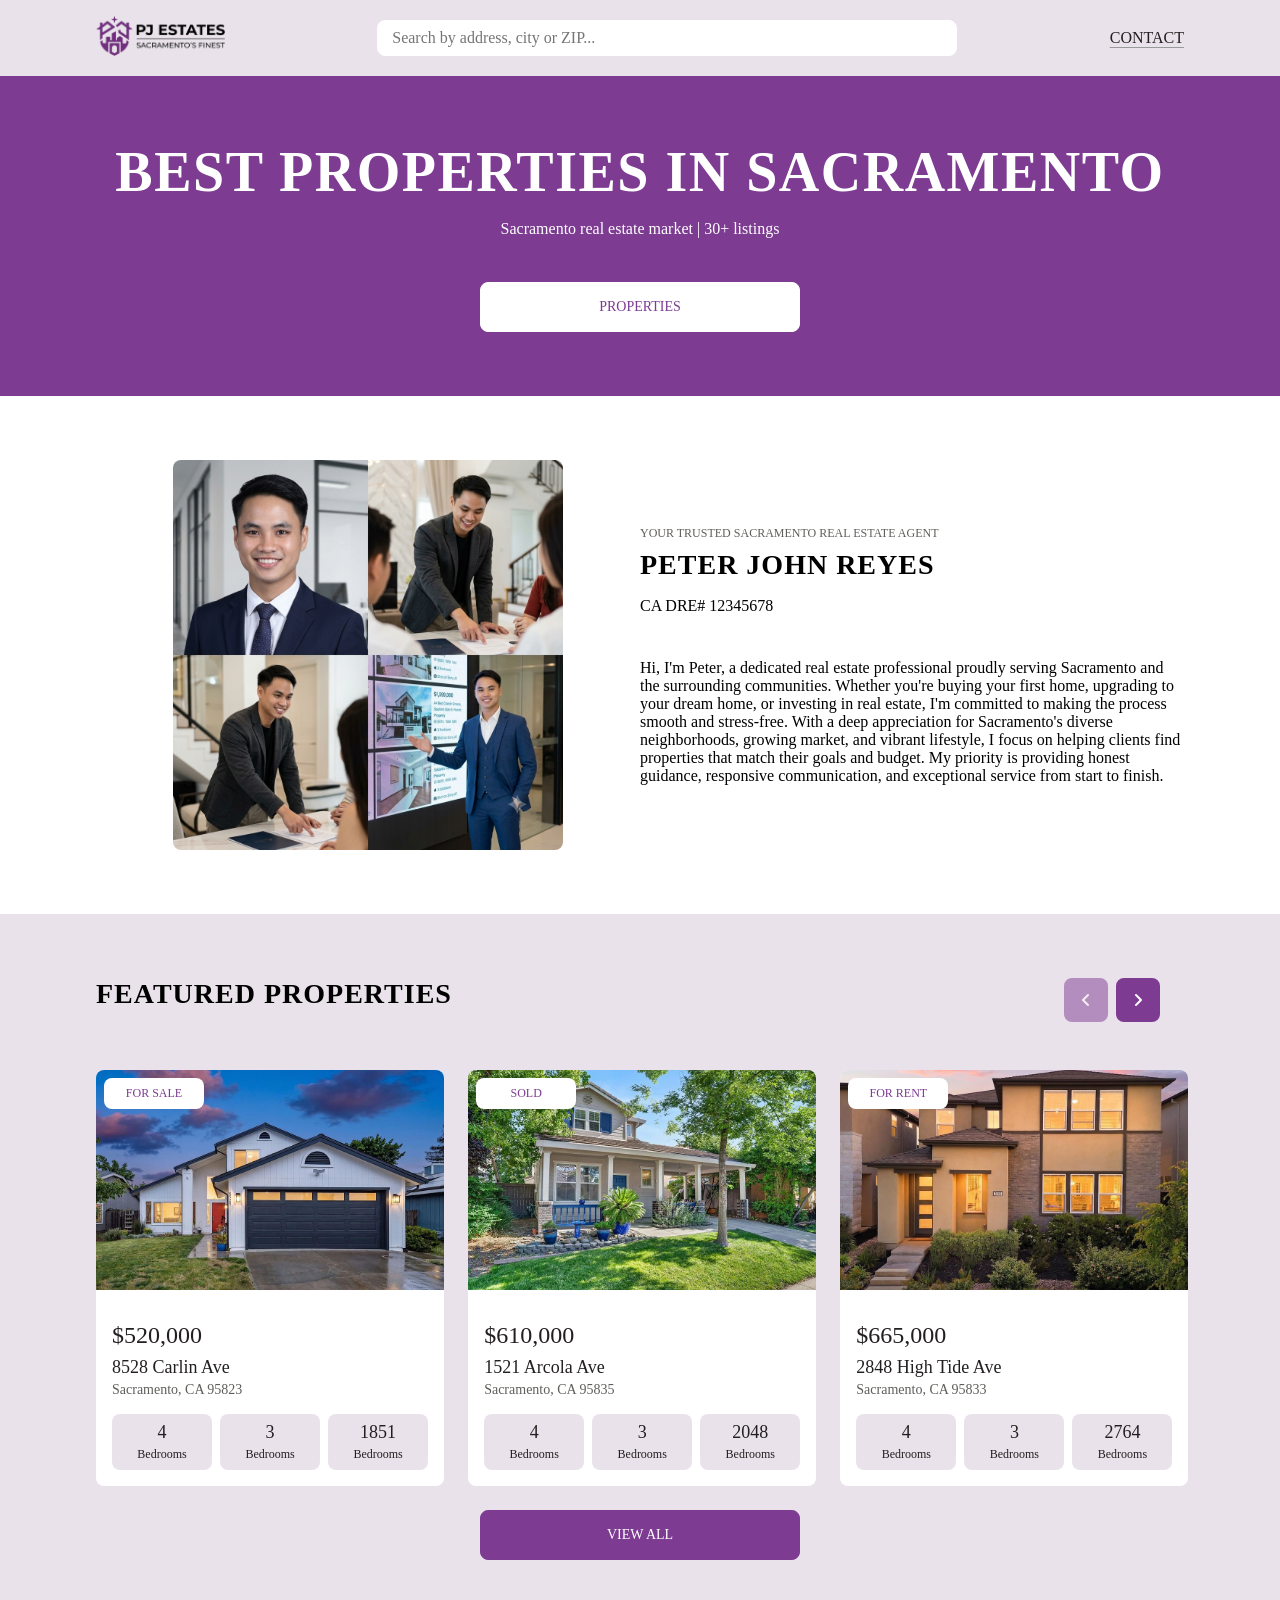
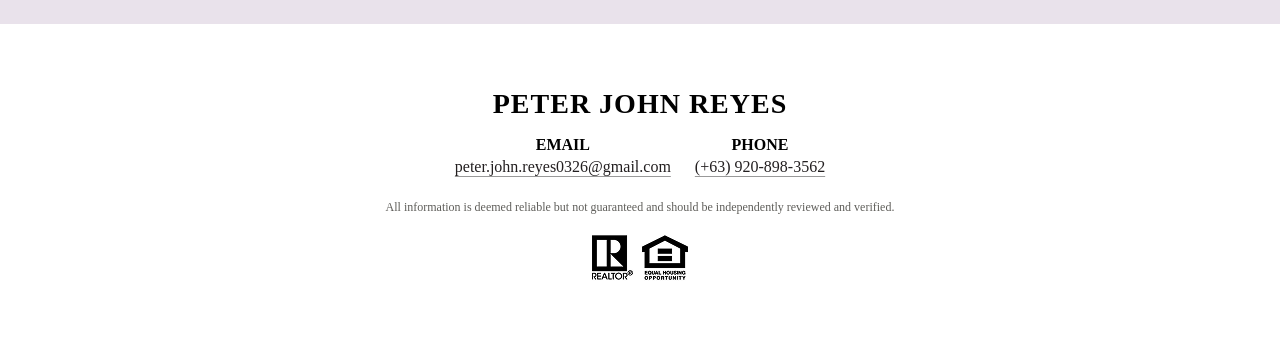
==== index.html @ 3f022066 "Rename homepage.html to index.html and update all links" ====
<!DOCTYPE html>
<html lang="en">
<head>
    <meta charset="UTF-8">
    <meta name="viewport" content="width=device-width, initial-scale=1.0">
    <title>Homepage</title>
    <link rel="stylesheet" href="style.css">
    <link rel="stylesheet" href="searchBar.css">
    <link rel="stylesheet" href="https://ka-f.webawesome.com/webawesome@3.10.0/styles/themes/default.css">
    <script type="module" src="https://ka-f.webawesome.com/webawesome@3.10.0/webawesome.loader.js"></script>
    <link rel="stylesheet" href="https://cdnjs.cloudflare.com/ajax/libs/font-awesome/6.7.2/css/all.min.css">
</head>
<body>
    <!-- START - HEADER NAVIGATION BAR -->
    <header id="headerNav">
        <div id="headerNavContainer" class="header-nav__container ">

            <a href="homepage.html" class="header-nav__agent-logo">
                <img src="PJEstates.png" alt="Agent-Logo">
            </a>

            <input 
                type="text" 
                id="searchBar" 
                class="header-nav__search-bar" 
                placeholder="Search by address, city or ZIP..."
            >
            <div id="searchBarCloseButton"><i class="fa-solid fa-xmark"></i></div>

            <div class="header-nav__btns">
                <p id="homeSearchBtn" class="header-nav__search-btn header-nav__btn">
                    Home Search
                </p>

                <a href="tel:+639208983562" class="header-nav__contact-btn header-nav__btn">
                    Contact
                </a>
            </div>

        </div>
    </header>

    <div class="searchBarResults" id="results"></div>
    <!-- END - HEADER NAVIGATION BAR -->
     
     <!-- START - HERO SECTION -->
    <section id="heroOpeningSection" class="hero-opening__container">
        <div class="hero-opening-text__container">
            <h1>Best Properties in Sacramento</h1>
            <p>Sacramento real estate market | 30+ listings</p>
        </div>
        <a href="properties.html" class="light-button">Properties</a>
    </section>
    <!-- END - HERO SECTION -->

     <!-- START - BIO SECTION -->
    <section id="bioSection">
        <div class="bio-section__image-container bio-section__col">
            <img src="bio-img.png" alt="">
        </div>
        <div class="bio-section__text-container bio-section__col">
            <p class="pre-title">Your Trusted Sacramento Real Estate Agent</p>
            <h3>Peter John Reyes</h3>
            <p>CA DRE# 12345678</p>
            <p class="bio-section__agent-bio">Hi, I'm Peter, a dedicated real estate professional proudly serving Sacramento and the surrounding communities. Whether you're buying your first home, upgrading to your dream home, or investing in real estate, I'm committed to making the process smooth and stress-free. With a deep appreciation for Sacramento's diverse neighborhoods, growing market, and vibrant lifestyle, I focus on helping clients find properties that match their goals and budget. My priority is providing honest guidance, responsive communication, and exceptional service from start to finish.</p>
        </div>
    </section>
    <!-- END - BIO SECTION -->

     <!-- START - FEATURED PROPERTIES SECTION -->
    <section id="featuredPropertiesSection">
        <div class="featured-property__header-container">
            <h3>Featured Properties</h3>
            <div class="featured-property-slider__container">
                <div id="leftSlider" class="featured-property__slider left-slider">
                    <i class="fa-solid fa-angle-right"></i>
                </div>
                <div id="rightSlider" class="featured-property__slider right-slider">
                    <i class="fa-solid fa-angle-right"></i>
                </div>
            </div>
        </div>
        
        <div class="featured-property__card-container" id="cardsContainer"></div>
        <a href="properties.html" class="dark-button">View All</a>
    </section>
    <!-- END - FEATURED PROPERTIES SECTION -->

    <!-- START - FOOTER -->
    <footer id="footerNav">
        <h3>Peter John Reyes</h3>
        <div class="footer-contact__details-container">
            <div class="footer-contact__detail">
                <p><strong>EMAIL</strong></p>
                <a href="mailto:peter.john.reyes0326@gmail.com" class="link">peter.john.reyes0326@gmail.com</a>
            </div>
            <div class="footer-contact__detail">
                <p><strong>PHONE</strong></p>
                <a href="tel:+639208983562" class="link">(+63) 920-898-3562</a>
            </div>
            <div class="footer-disclaimer__container">
                <p>All information is deemed reliable but not guaranteed and should be independently reviewed and verified.</p>
                <img src="realtor ehp.png" alt="realtor eho logo">
            </div>
            

        </div>
    </footer>
    <!-- END - FOOTER -->

    <script src="searchBar.js"></script>
    <script src="homepageScript.js"></script>
    
</body>
</html>
---- style.css ----
:root{
    --black: #231f20;
    --white: #FFFFFF;

    --dark-text: #231F20;
    --dark-gray: #5F5E5A;
    --light-text: #FFFFFF;
    --light-gray: #E9E2EB;

    --accent: #7D3B92;
    --primary: #231f20;
}

* {
    margin: 0;
    padding: 0;
    box-sizing: border-box;
    font-family: Montserrat;

    h1{
        font-size: 56px;
        letter-spacing: 1.5px;
        text-transform: uppercase;

        @media(max-width: 768px){
            font-size: 44px;
        }
        @media(max-width: 560px){
            font-size: 38px;
            letter-spacing: 0px;
        }
    }
    h2{
        font-size: 40px;
        letter-spacing: 1.5px;
        text-transform: uppercase;

        @media(max-width: 768px){
            font-size: 38px;
        }
        @media(max-width: 560px){
            font-size: 32px;
            letter-spacing: 0px;
        }
    }
    h3{
        font-size: 28px;
        letter-spacing: 1px;
        text-transform: uppercase;

        @media(max-width: 768px){
            font-size: 24px;
        }
        @media(max-width: 560px){
            font-size: 22px;
            letter-spacing: 0px;
        }
    }
    h4{
        font-size: 24px;
        letter-spacing: 0px;
        @media(max-width: 768px){
            font-size: 20px;
        }
        @media(max-width: 560px){
            font-size: 18px;
        }
    }
    h5{
        font-size: 18px;
        letter-spacing: 0px;
    }
}

#headerNav{
    box-shadow: 0 0 8px rgba(0,0,0,0.2);
    padding: 16px 96px;
    background-color: var(--light-gray);

    @media(max-width: 768px){
        padding-inline: 44px;
    }
    @media(max-width: 560px){
        padding-inline: 22px;
    }
}
.header-nav__container{
    display: flex;
    justify-content: space-between;
    align-items: center;

    .header-nav__agent-logo{
        cursor: pointer;
        transition: 0.3s;
        img{
            width: auto;
            height: 100%;
            max-height: 40px;
        }
        &:hover{
            img{
                opacity: 0.8;
            }
        }
        @media(max-width: 560px){
            img{
                max-height: 30px;
            }
        }
    }

    #searchBarCloseButton{
        display: none;
    }

    &.active-modal{
        @media(max-width: 560px){
            .header-nav__agent-logo,
            .header-nav__btns{
                display: none;
            }
            #searchBarCloseButton{
                display: block;
                position: absolute;
                color: var(--dark-gray);
                right: 32px;
            }
            .header-nav__search-bar{
                display: block;
                min-width: 100%;
            }
        }
    }
    
    .header-nav__search-bar{
        height: 100%;
        max-height: 40px;
        width: 100%;
        max-width: 580px;
        font-size: 16px;
        padding-block: 8px;
        padding-left: 14px;
        border-radius: 8px;
        border: 1px solid #fff !important;

        @media(max-width: 768px){
            max-width: 300px;
        }
        @media(max-width: 560px){
            display: none;
        }
    }
    .header-nav__search-btn{
        display: block;
        @media(min-width: 521px){
            display:none;
        }
    }
    .header-nav__contact-btn, .header-nav__btn{
        text-transform: uppercase;
        font-size: 16px;
        cursor: pointer;
        color: var(--dark-text);
        text-decoration: underline;
        text-decoration-color: #999;
        text-underline-offset: 4px;
        transition: 0.3s;
        &:hover{
            color: var(--accent);
            text-decoration-color: var(--accent);
        }
        @media(max-width: 560px){
            font-size: 12px;
        }
    }
    .header-nav__btns{
        display: flex;
        gap: 8px;
    }
    
}

.dark-button{
    display: flex;
    justify-content: center;
    align-items: center;
    padding: 16px;
    width: 100%;
    max-width: 320px;
    background-color: var(--accent);
    color: var(--light-text);
    border-radius: 8px;
    border: 1px solid var(--accent);
    text-transform: uppercase;
    font-size: 14px;
    cursor: pointer;
    transition: 0.3s;
    text-decoration: none;
    &:hover{
        background-color: transparent;
        color: var(--accent);
        border: 1px solid var(--accent)
    }
}

.light-button{
    display: flex;
    justify-content: center;
    align-items: center;
    padding: 16px;
    width: 100%;
    max-width: 320px;
    background-color: var(--white);
    color: var(--accent);
    border-radius: 8px;
    border: 1px solid var(--white);
    text-transform: uppercase;
    font-size: 14px;
    cursor: pointer;
    transition: 0.3s;
    text-decoration: none;
    &:hover{
        background-color: transparent;
        color: var(--white);
        border: 1px solid var(--white)
    }
}

.pre-title{
    font-size: 12px;
    color: var(--dark-gray);
    text-transform: uppercase;
    margin-bottom: 8px;
}

.sub-title{
    font-size: 14px;
    color: var(--dark-gray);
    margin-bottom: 8px;
}

#heroOpeningSection, #bioSection, #featuredPropertiesSection{
    padding: 64px 96px;

    @media(max-width: 768px){
        padding: 44px;
    }
    @media(max-width: 560px){
        padding: 44px 22px;
    }
}

.hero-opening__container{
    display: flex;
    flex-direction: column;
    align-items: center;
    background-color: var(--accent);
    margin-bottom: 0;

    .hero-opening-text__container{
        display: flex;
        flex-direction: column;
        align-items: center;
        margin-bottom: 44px;

        h1,p{
            color: var(--white);
            text-align: center;
        }
        p{
            margin-top: 16px;
            margin-bottom: 0;
        }
    }

    
}

#bioSection{
    display: flex;
    align-items: center;

    background-color: var(--white);
    @media(max-width: 768px){
        flex-direction: column;
        gap: 24px;
    }
}

.bio-section__col{
    width: 100%;
}

.bio-section__image-container {
    display: flex;
    justify-content: center;
    img{
        width: 100%;
        max-width: 390px;
        border-radius: 8px;
    }
}
.bio-section__text-container{
    h3{
        margin-bottom: 16px;
    }
    .bio-section__agent-bio{
        margin-top: 44px;
    }
    @media(max-width: 768px){
        text-align: center;
    }
}

#featuredPropertiesSection{
    background-color: var(--light-gray);
    position: relative;
    h3{
        margin-bottom: 44px;
        @media(max-width: 560px){
            margin-bottom: 24px;
        }
    }

    .dark-button{
        margin-inline: auto;
    }
}

.featured-property__header-container{
    display: flex;
    justify-content: space-between;
    .featured-property-slider__container{
        @media(min-width: 561px){
            margin-right: 24px;
        }
    }

    @media(max-width: 560px){
        flex-direction: column;
        align-items: center;
        margin-bottom: 44px;
    }
}

.featured-property__card-container{
    display: flex;
    width: 100%;
    gap: 24px;
    padding-top: 16px;
    margin-bottom: 24px;

    .featured-property__card{
            width: 100%;
            min-width: 32%;
            max-width: 32%;
            display: flex;
            flex-direction: column;
            background-color: var(--white);
            border-radius: 8px;
            cursor: pointer;
            transition: 0.4s;
            color: var(--dark-text);
            text-decoration: none;
            position: relative;
            
        .featured-property__image-container{
            height: 220px;
            margin-bottom: 16px;
            border-radius: 8px 8px 0 0;
            
            
            .featured-property__status{
                padding: 8px 16px;
                font-size: 12px;
                background-color: var(--white);
                color: var(--accent);
                position: absolute;
                margin-top: 8px;
                margin-left: 8px;
                border-radius: 8px;
                text-transform: uppercase;
                width: 100%;
                max-width: 100px;
                text-align: center;
            }
        }
        
        .featured-property__info-container{
            padding: 16px;
            
            h4{
                margin-bottom: 8px;
                font-weight: 500;
            }
            h5{
                margin-bottom: 4px;
                font-weight: 400;
            }
            p{
                margin-bottom: 16px;
            }
            .featured-property__info-features-container{
                display: flex;
                justify-content: center;
                gap: 8px;
                @media(max-width: 560px){
                    flex-wrap: wrap;
                }
                .featured-property__info-feature{
                    width: 33.33%;
                    display: flex;
                    flex-direction: column;
                    text-align: center;
                    border-radius: 8px;
                    background-color: var(--light-gray);
                    padding: 8px;

                    @media(max-width: 560px){
                        width: 48%;
                    }

                    h5{
                        font-weight: 500;
                        @media(max-width: 1024px){
                            font-size: 16px;
                        }
                    }
                    .featured__subtitle{
                        font-size: 12px;
                        margin-bottom: 0;
                    }
                }
            }
        }

        &:hover{
            transform: translateY(-16px);
            box-shadow: 0 0 16px rgba(0,0,0,.1);
        }
    }

    @media(max-width: 1024px){
        flex-wrap: wrap !important;
        justify-content: center;
        .featured-property__card{
            width: 100% !important;
            min-width: 48%;
            max-width: 48%;
        }
    }
    @media(max-width: 768px){
        .featured-property__card{
            width: 100% !important;
            min-width: 100%;
            max-width: 100%;
        }
    }
}

.featured-property-slider__container{
    display: flex;
    gap: 8px;

    .featured-property__slider{
        height: 44px;
        width: 44px;
        display: flex;
        justify-content: center;
        align-items: center;
        border-radius: 8px;
        background-color: var(--accent);
        border: 2px solid var(--accent);
        color: var(--white);
        cursor: pointer;
        transition: 0.3s;

        &:hover{
            background-color: transparent;
            border: 2px solid var(--accent);
            color: var(--accent);
        }
    }
    .left-slider{
        rotate: 180deg;
    }
    .left-slider,.right-slider{
        &.unactive{
            opacity: 0.5;
            pointer-events: none;
        }
    }
}

.property-list-cards__container{
    display: flex;
    flex-wrap: wrap !important;
}

/* START - CAROUSEL CSS */
.featured-property__card-container{
    flex-wrap: nowrap;

}
/* END - CAROUSEL CSS */

.year-built{
    font-size: 12px;
    color: var(--dark-gray);
    margin-top: 16px;
}

.cant-find-properties{
    text-align: center;
    width: 100%;
    color: var(--dark-gray);
}

.property-type{
    font-size: 10px;
    font-weight: 500;
    padding: 8px 16px;
    border-radius: 8px;
    background-color: var(--accent);
    color: var(--white);
    position: absolute;
    top: 44px;
    left: 8px;
}

.filters__heading{
    text-transform: uppercase;
    color: var(--dark-gray);
    margin-bottom: 16px;
    font-weight: 500;
}

.property-filters__container{
    display: flex;
    justify-content: left;
    padding-right: 22px;
    margin-bottom: 24px;
    gap: 32px;
    @media(max-width: 768px){
        flex-direction: column;
        align-items: center;
        gap: 16px;
    }
    @media(max-width: 768px){
        display: none;
    }

    .property-filters-dropdowns__container{
        @media(max-width: 560px){
            display: flex;
            flex-wrap: wrap;
            gap: 8px;
            justify-content: center;
            .dropdownFilter{
                font-size: 8px;
                width: 144px;
            }
        }
    }
    .dropdown-arrow{
        color: red !important;
    }
    
    .dropdownFilter{
        font-size: 10px;
        border-radius: 8px;
        padding-block: 8px;
        width: 144px;
        transition: 0.3s;
        text-transform: uppercase;
        text-align: center;
        -webkit-appearance: none;
        -moz-appearance: none;
        margin-bottom: 8px;
        
        &:hover, &:focus{
            background-color: #fafafa;
            border: 1px solid var(--dark-gray);
            cursor: pointer;
        }
    }
    .buttonFilter{
        font-size: 10px;
        border-radius: 8px;
        padding-block: 8px;
        width: 144px;
        border: 1px solid var(--dark-gray);
        background-color: var(--white);
        cursor: pointer;
        transition: 0.3s;
        text-transform: uppercase;
        text-align: center;
        margin-bottom: 8px;
        &:hover{
            background-color: #fafafa;
            border: 1px solid var(--dark-gray);
            cursor: pointer;
        }
    }
    
    .applyButton{
        background-color: var(--accent);
        color: var(--white);
        border: 1px solid var(--accent);
        opacity: 0.5;
        pointer-events: none;
        transition: 0.3s;
    
        &.active{
            opacity: 1;
            pointer-events: unset;
        }
    
        &:hover{
            color: var(--accent) !important;
            background-color: transparent;
            border: 1px solid var(--accent);
        }
    }
}

#chooseFilters{
    display: flex;
    justify-content: center;
    align-items: center;
    padding: 8px;
    width: 100%;
    max-width: 320px;
    background-color: var(--accent);
    color: var(--light-text);
    border-radius: 8px;
    border: 1px solid var(--accent);
    text-transform: uppercase;
    font-size: 14px;
    cursor: pointer;
    transition: 0.3s;
    text-decoration: none;
    &:hover{
        background-color: transparent;
        color: var(--accent);
        border: 1px solid var(--accent)
    }

    @media(min-width: 769px){
        display: none;
    }

    @media(max-width: 560px){
        min-width: 100%;
    }
}
.property-filters__modal-container{
    &.unactive{
        display: none;
    }
    &.active{
        position: absolute;
        width: 100%;
        height: 100%;
        background-color: rgba(255,255,255,0.9);
        top: 0;
        left: 0;
        z-index: 99;
        
        @media(min-width: 769px){
            display: none;
        }
        h3{
            text-align: center;
        }

        .modal__container{
            background-color: var(--light-gray);
            padding: 44px 24px;
            display: flex;
            flex-direction: column;
            margin: 24px;
            border-radius: 24px;
            position: relative;

            @media(max-width: 560px){
                margin: 16px;
            }

            .property-filters-dropdowns__container{
                display: flex;
                flex-wrap: wrap;
                gap: 8px;
                justify-content: center;

                .buttonFilter, .dropdownFilter{
                    width: calc(33.3% - 6px);
                    padding: 8px;
                    -webkit-appearance: none;
                    -moz-appearance: none;
                    border-radius: 8px;
                    border: 1px solid var(--dark-gray);
                    color: var(--dark-tex);
                    text-transform: uppercase;
                    text-align: center;
                    font-size: 10px;
                    @media(max-width: 560px){
                        width: calc(50% - 6px);
                    }
                }
            }
            .applyButton{
                padding: 8px;
                margin-top: 8px;
                background-color: var(--accent);
                color: var(--white);
                border: 1px solid var(--accent);
                border-radius: 8px;
                text-transform: uppercase;
                text-align: center;
                font-size: 10px;
                opacity: 0.5;
                pointer-events: none;
                transition: 0.3s;
            
                &.active{
                    opacity: 1;
                    pointer-events: unset;
                }
            
                &:hover{
                    color: var(--accent) !important;
                    background-color: transparent;
                    border: 1px solid var(--accent);
                }
            }
    
            #closeButton{
                position: absolute;
                top: 16px;
                right: 16px;
            }
        }
    }
}



#footerNav{
    padding: 64px 96px;
    display: flex;
    flex-direction: column;
    align-items: center;

    @media(max-width: 768px){
        padding: 44px;
    }
    @media(max-width: 560px){
        padding: 44px 22px;
    }
}

.footer-contact__details-container{
    display: flex;
    flex-wrap: wrap;
    gap: 24px;
    justify-content: center;
    max-width: 900px;
    margin-top: 16px;
    
    .footer-contact__detail{
        display: flex;
        flex-direction: column;
        align-items: center;
        .link{
            margin-top: 4px;
            font-size: 16px;
            cursor: pointer;
            color: var(--dark-text);
            text-decoration: underline;
            text-decoration-color: #999;
            text-underline-offset: 4px;
            transition: 0.3s;
            &:hover{
                color: var(--accent);
                text-decoration-color: var(--accent);
            }
            @media(max-width: 560px){
                font-size: 12px;
            }
        }
    }
    .footer-disclaimer__container{
        text-align: center;
        display: flex;
        flex-direction: column;
        align-items: center;
        p{
            font-size: 12px;
            color: var(--dark-gray);
        }
        img{
            margin-top: 16px;
        }
    }
}
---- searchBar.css ----
#results{
    background-color: var(--white);
    position: absolute;
    width: 100%;
    max-width: 580px;
    left: calc(50% - 265px);
    box-shadow: 0 0 8px rgba(0,0,0,0.2);
    border-radius: 0 0 8px 8px;
    z-index: 100;
    @media(max-width: 560px){
        left: unset;
        width: calc(100% - 40px);
        min-width: calc(100% - 40px);
        margin-inline: 20px;
    }
}

.search-result{
    transition: 0.3s;
    padding-inline: 8px;
    padding-block: 8px;
    &:hover{
        background-color: #eeebee;
        opacity: 0.9;
    }
}
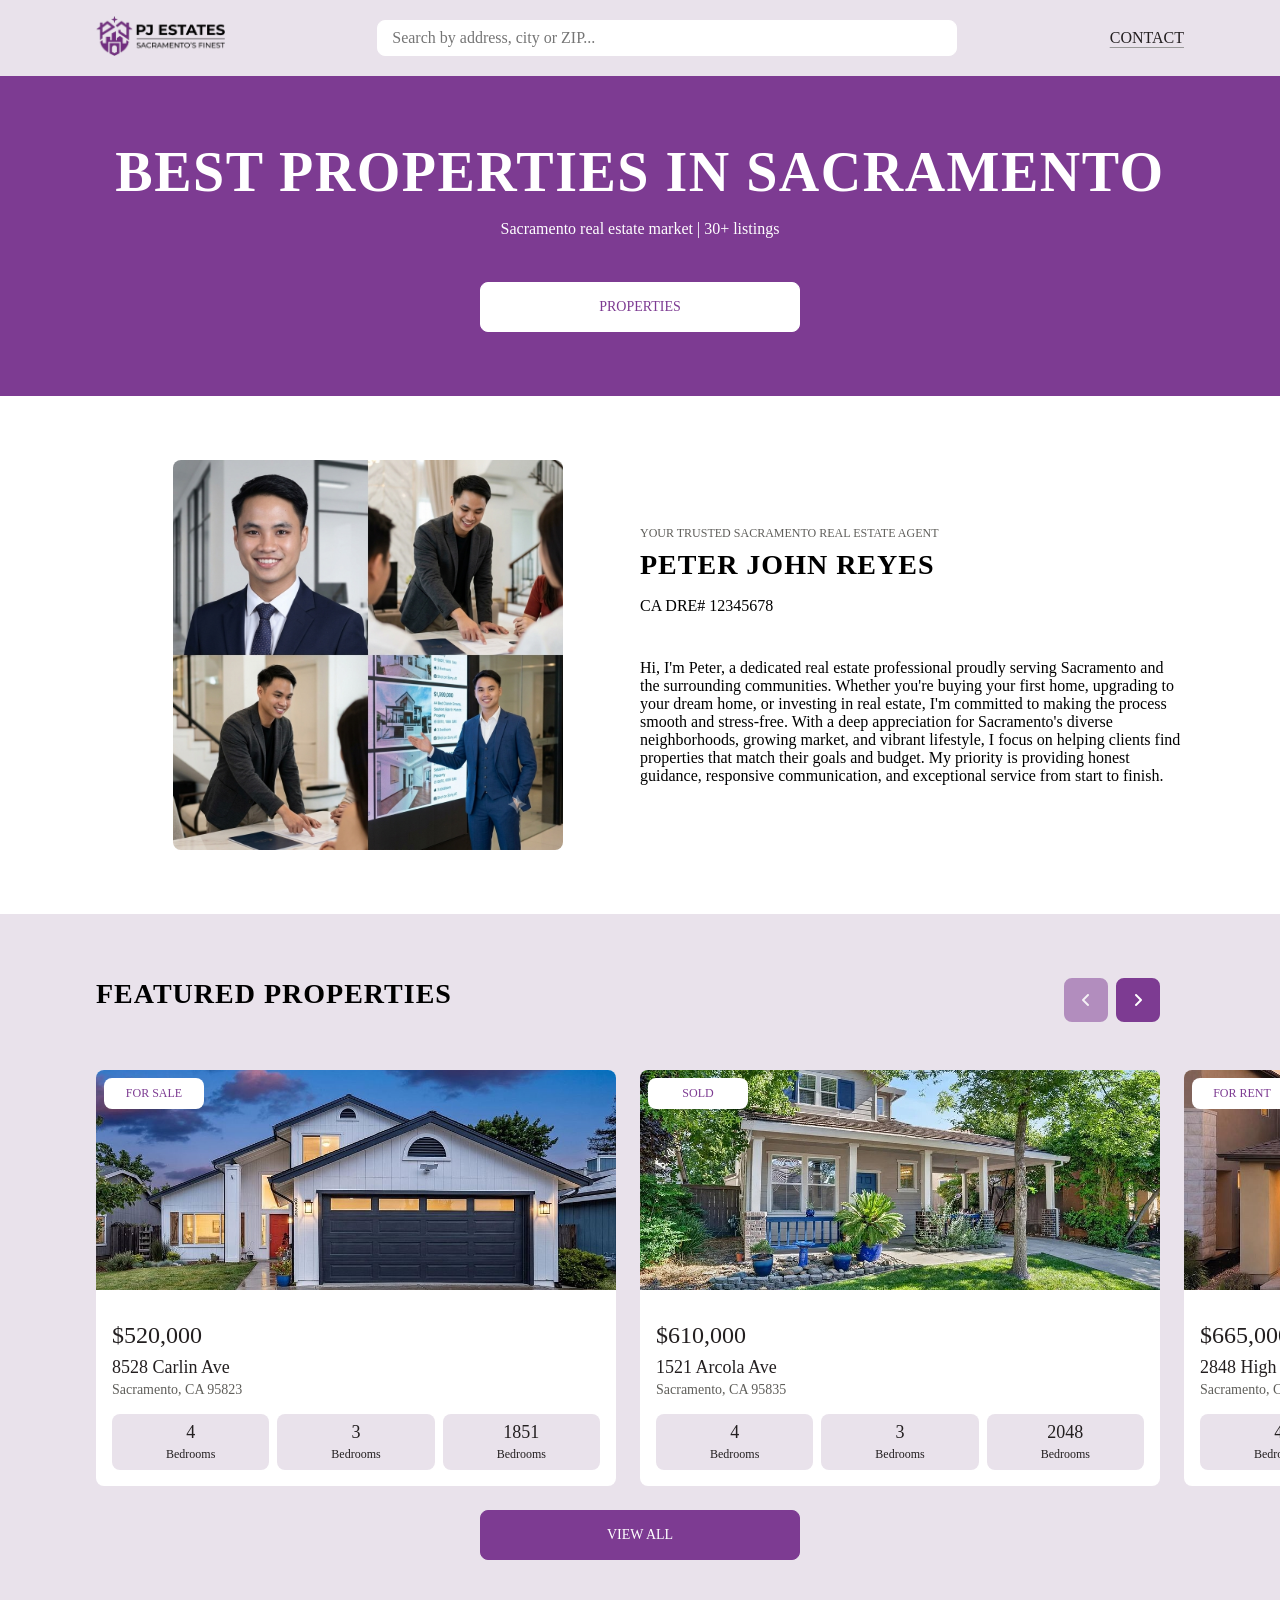
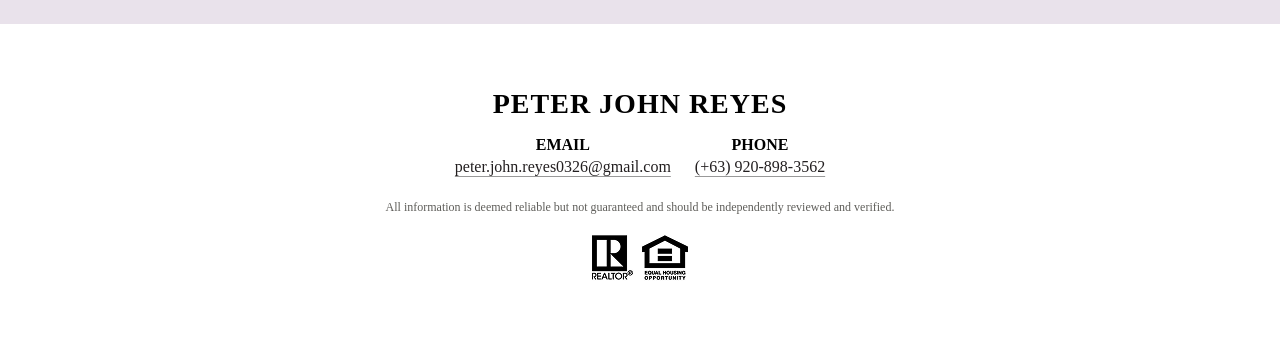
==== commit f50902a9: "Changed the favicon image from default to PJEstates favicon" ====
--- a/index.html
+++ b/index.html
@@ -4,6 +4,7 @@
     <meta charset="UTF-8">
     <meta name="viewport" content="width=device-width, initial-scale=1.0">
     <title>Homepage</title>
+    <link rel="icon" type="image/png" href="/PJEstatesFavicon.png" />
     <link rel="stylesheet" href="style.css">
     <link rel="stylesheet" href="searchBar.css">
     <link rel="stylesheet" href="https://ka-f.webawesome.com/webawesome@3.10.0/styles/themes/default.css">
@@ -15,7 +16,7 @@
     <header id="headerNav">
         <div id="headerNavContainer" class="header-nav__container ">
 
-            <a href="homepage.html" class="header-nav__agent-logo">
+            <a href="index.html" class="header-nav__agent-logo">
                 <img src="PJEstates.png" alt="Agent-Logo">
             </a>
 
--- a/style.css
+++ b/style.css
@@ -363,6 +363,12 @@
             color: var(--dark-text);
             text-decoration: none;
             position: relative;
+
+            @media(max-width: 1400px){
+                min-width: calc(50% - 24px);
+                max-width: calc(50% - 24px);
+                width: calc(50% - 24px);
+            }
             
         .featured-property__image-container{
             height: 220px;
@@ -449,6 +455,7 @@
             max-width: 48%;
         }
     }
+
     @media(max-width: 768px){
         .featured-property__card{
             width: 100% !important;
